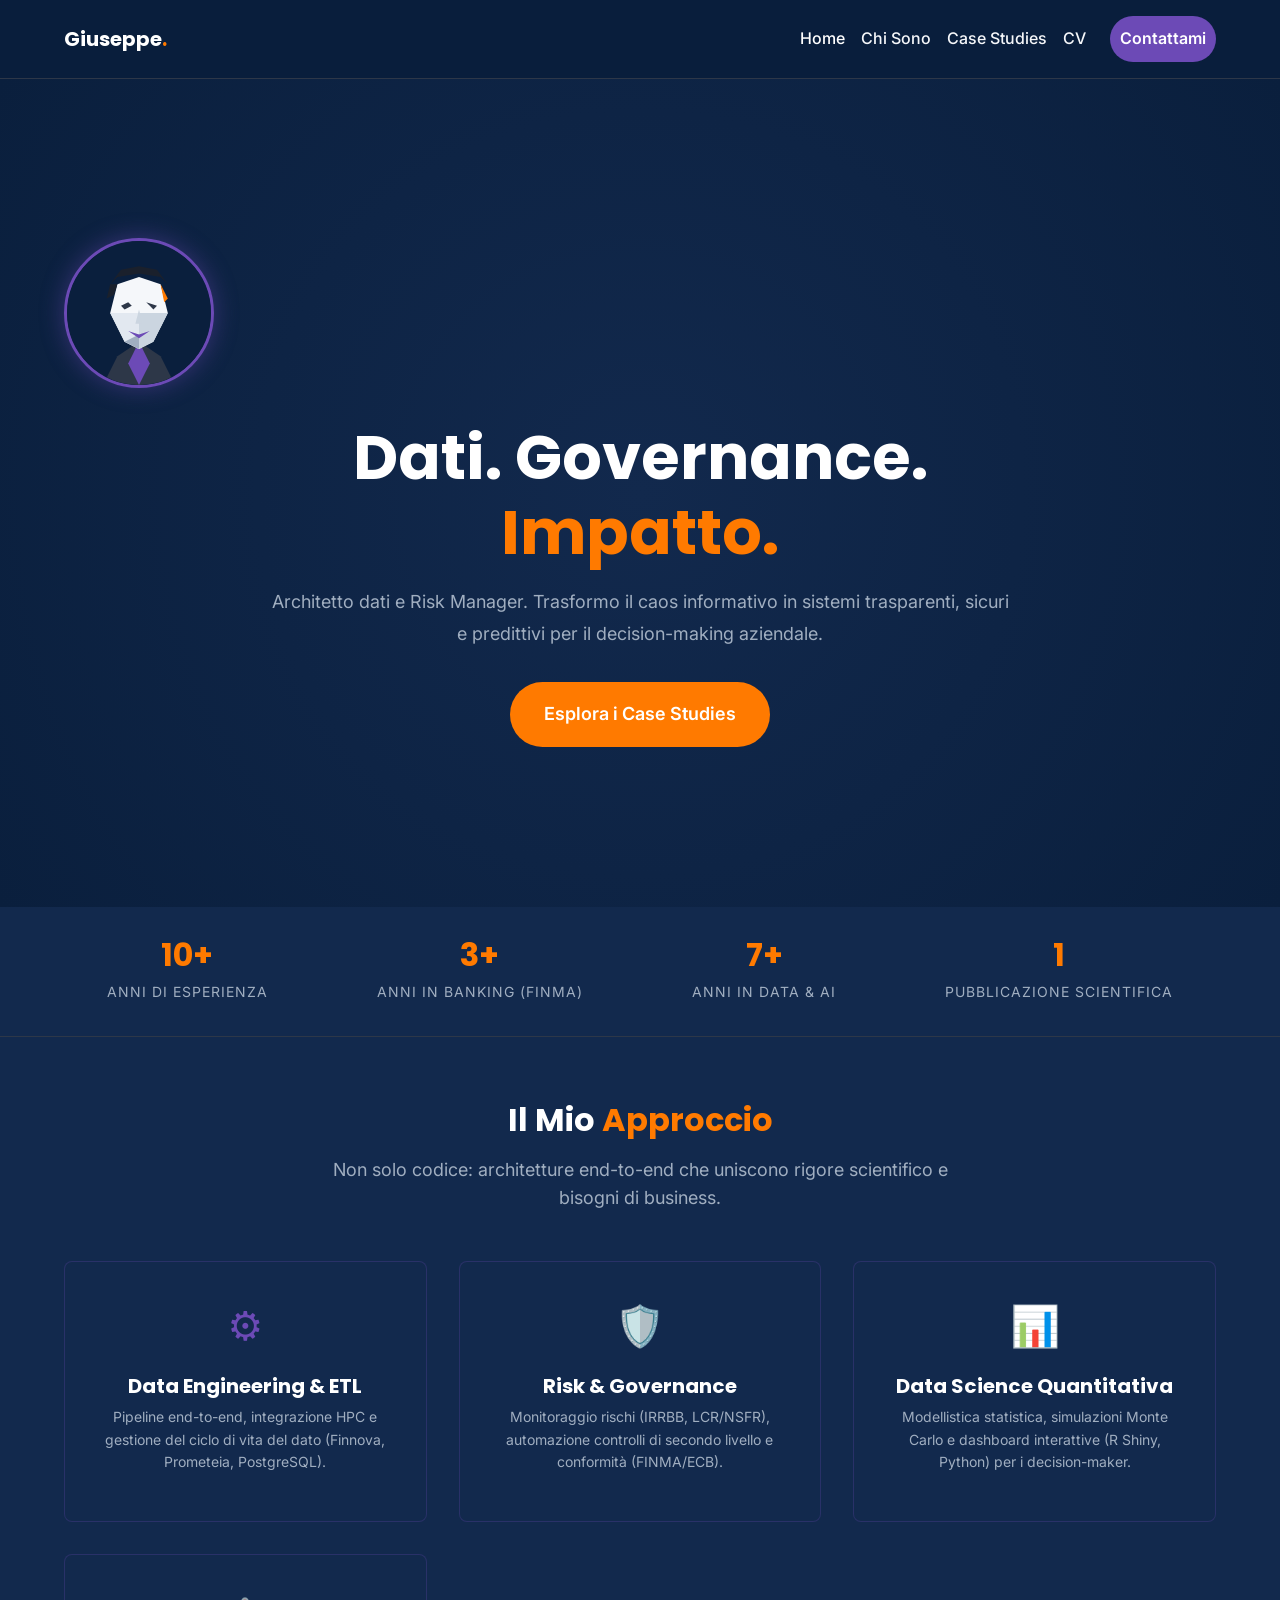
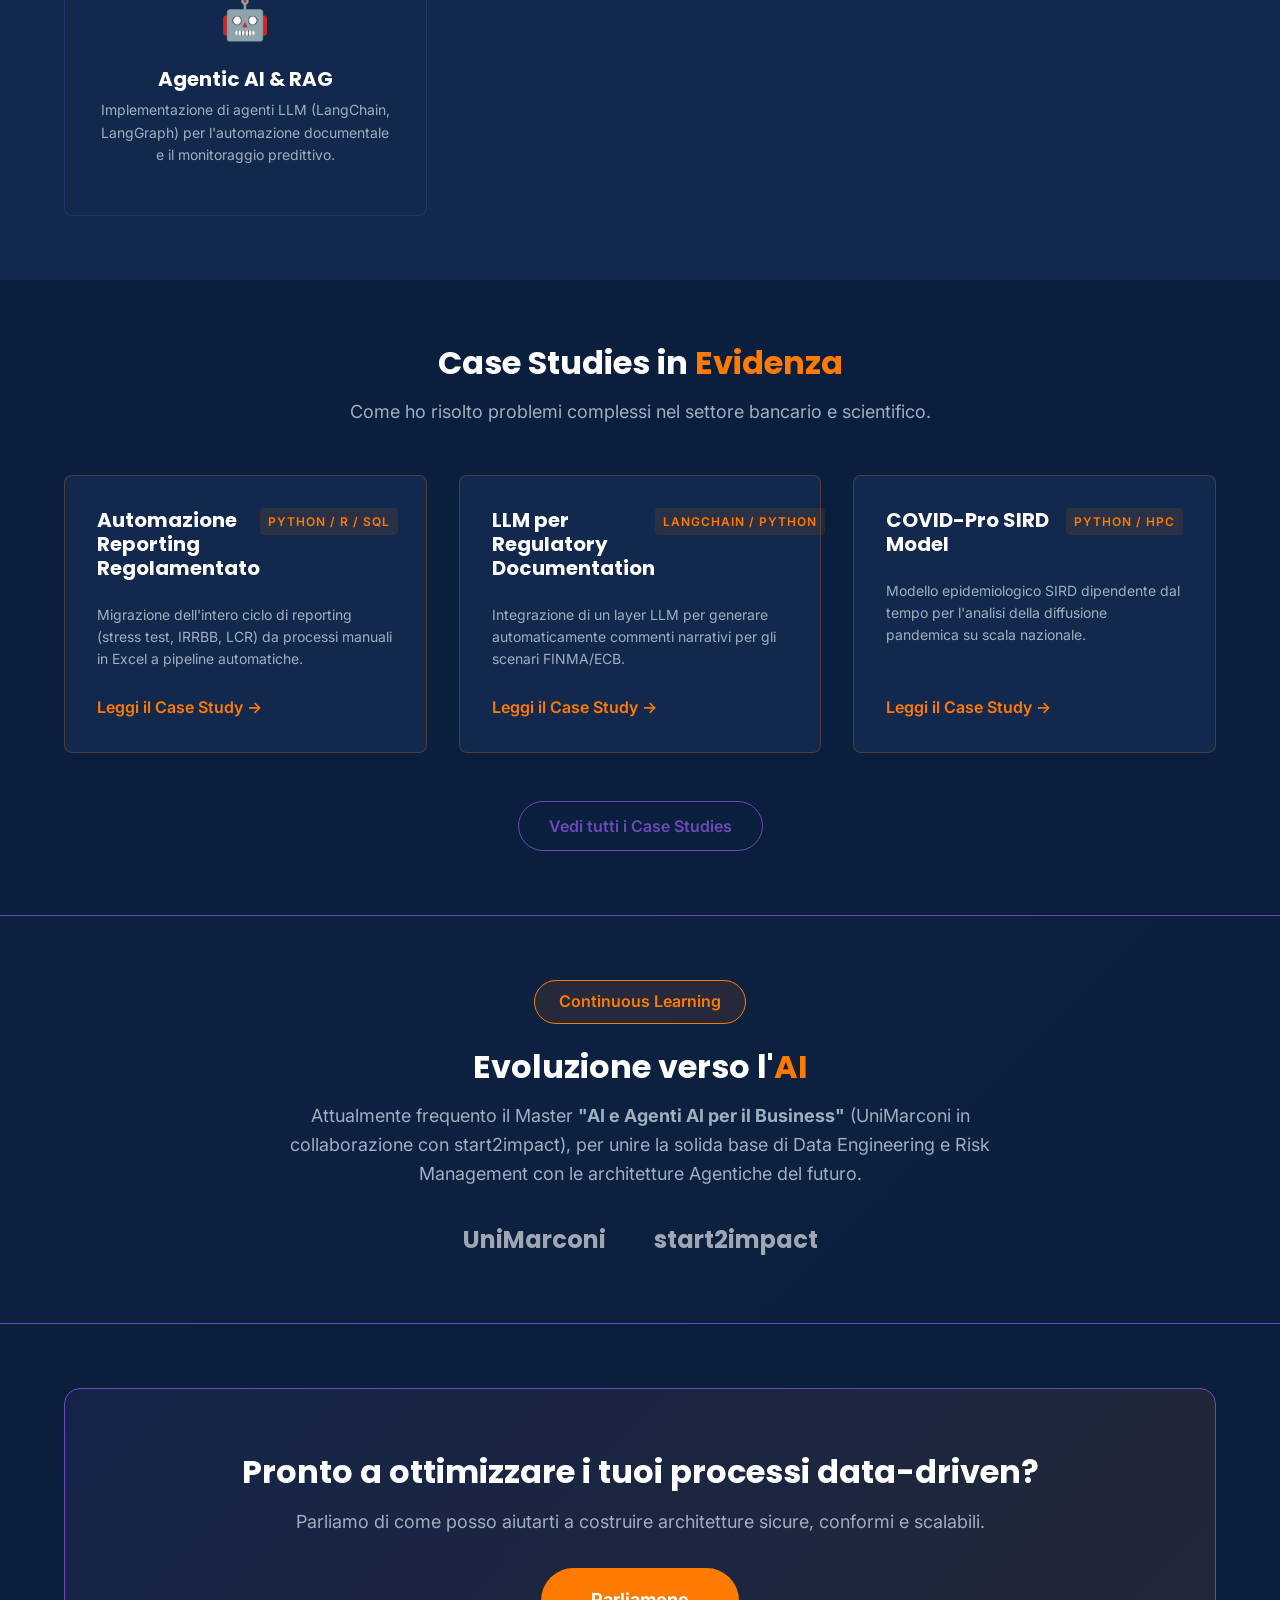
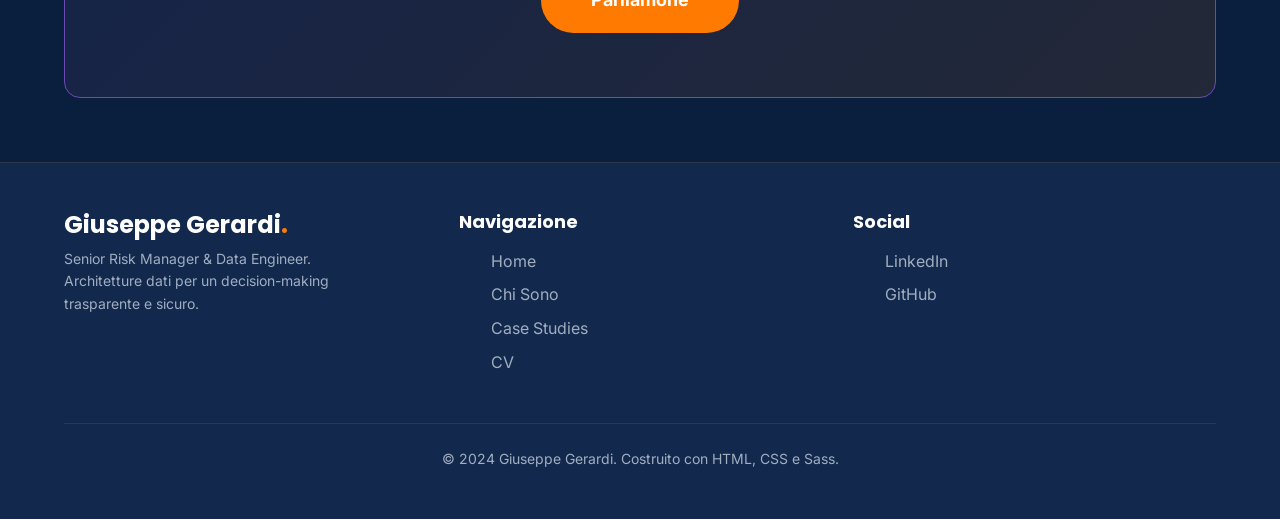
==== index.html @ 3d31ee6e "Initial commit: portfolio enterprise completo" ====
<!DOCTYPE html>
<html lang="it">
<head>
    <meta charset="UTF-8">
    <meta name="viewport" content="width=device-width, initial-scale=1.0">
    
    <!-- SEO -->
    <title>Giuseppe Gerardi | Senior Risk Manager & Data Engineer</title>
    <meta name="description" content="Senior Risk Manager e Data Engineer a Ginevra. Specializzato in modellistica quantitativa, architetture dati e Agentic AI per il decision-making.">
    
    <!-- Open Graph -->
    <meta property="og:title" content="Giuseppe Gerardi | Senior Risk Manager & Data Engineer">
    <meta property="og:description" content="Trasformo sistemi complessi in informazioni trasparenti, sicure e azionabili. Scopri i miei Case Studies.">
    <meta property="og:image" content="https://tuo-sito.github.io/assets/img/og-image.jpg">
    <meta property="og:url" content="https://tuo-sito.github.io/">
    <meta property="og:type" content="profile">

    <!-- Favicon Enterprise -->
    <link rel="icon" href="assets/favicon/favicon.ico" type="image/x-icon">
    <link rel="icon" href="assets/favicon/favicon-32x32.png" sizes="32x32" type="image/png">
    <link rel="icon" href="assets/favicon/favicon-16x16.png" sizes="16x16" type="image/png">
    <link rel="apple-touch-icon" href="assets/favicon/apple-touch-icon.png">
    
    <!-- Google Fonts -->
    <link rel="preconnect" href="https://fonts.googleapis.com">
    <link rel="preconnect" href="https://fonts.gstatic.com" crossorigin>
    <link href="https://fonts.googleapis.com/css2?family=Inter:wght@400;500;600&family=Poppins:wght@600;700&display=swap" rel="stylesheet">

    <!-- Bootstrap 5 CSS -->
    <link href="https://cdn.jsdelivr.net/npm/bootstrap@5.3.2/dist/css/bootstrap.min.css" rel="stylesheet">

    <!-- CSS Compilato -->
    <link rel="stylesheet" href="assets/css/style.css">
</head>
<body>

    <!-- HEADER / NAVBAR -->
    <header class="site-header">
        <nav class="navbar navbar-expand-lg navbar-dark py-3">
            <div class="container">
                <a class="navbar-brand" href="index.html">Giuseppe<span>.</span></a>
                <button class="navbar-toggler" type="button" data-bs-toggle="collapse" data-bs-target="#navbarNav">
                    <span class="navbar-toggler-icon"></span>
                </button>
                <div class="collapse navbar-collapse" id="navbarNav">
                    <ul class="navbar-nav ms-auto align-items-center">
                        <li class="nav-item"><a class="nav-link active" href="index.html">Home</a></li>
                        <li class="nav-item"><a class="nav-link" href="chi-sono.html">Chi Sono</a></li>
                        <li class="nav-item"><a class="nav-link" href="progetti.html">Case Studies</a></li>
                        <li class="nav-item"><a class="nav-link" href="cv.html">CV</a></li>
                        <li class="nav-item"><a class="nav-link btn-nav-cta ms-lg-3" href="contattami.html">Contattami</a></li>
                    </ul>
                </div>
            </div>
        </nav>
    </header>

    <!-- MAIN -->
    <main>
        <!-- HERO -->
        <section class="hero">
            <div class="container">
                <img src="assets/img/avatar.svg" alt="Avatar di Giuseppe Gerardi" class="hero__avatar">
                <h1 class="hero__title">Dati. Governance. <br><span class="highlight">Impatto.</span></h1>
                <p class="hero__subtitle">Architetto dati e Risk Manager. Trasformo il caos informativo in sistemi trasparenti, sicuri e predittivi per il decision-making aziendale.</p>
                <a href="progetti.html" class="hero__cta">Esplora i Case Studies</a>
            </div>
        </section>

        <!-- TRUST ELEMENTS -->
        <section class="trust-bar">
            <div class="container">
                <div class="trust-bar__grid">
                    <div class="trust-bar__item">
                        <span class="number">10+</span>
                        <span class="label">Anni di Esperienza</span>
                    </div>
                    <div class="trust-bar__item">
                        <span class="number">3+</span>
                        <span class="label">Anni in Banking (FINMA)</span>
                    </div>
                    <div class="trust-bar__item">
                        <span class="number">7+</span>
                        <span class="label">Anni in Data & AI</span>
                    </div>
                    <div class="trust-bar__item">
                        <span class="number">1</span>
                        <span class="label">Pubblicazione Scientifica</span>
                    </div>
                </div>
            </div>
        </section>

        <!-- SERVIZI / COMPETENZE -->
        <section class="section section--alt">
            <div class="container">
                <h2 class="section__title">Il Mio <span>Approccio</span></h2>
                <p class="section__subtitle">Non solo codice: architetture end-to-end che uniscono rigore scientifico e bisogni di business.</p>
                
                <div class="services-grid">
                    <!-- Card 1 -->
                    <div class="service-card">
                        <div class="service-card__icon">⚙️</div>
                        <h3 class="service-card__title">Data Engineering & ETL</h3>
                        <p class="service-card__text">Pipeline end-to-end, integrazione HPC e gestione del ciclo di vita del dato (Finnova, Prometeia, PostgreSQL).</p>
                    </div>
                    <!-- Card 2 -->
                    <div class="service-card">
                        <div class="service-card__icon">🛡️</div>
                        <h3 class="service-card__title">Risk & Governance</h3>
                        <p class="service-card__text">Monitoraggio rischi (IRRBB, LCR/NSFR), automazione controlli di secondo livello e conformità (FINMA/ECB).</p>
                    </div>
                    <!-- Card 3 -->
                    <div class="service-card">
                        <div class="service-card__icon">📊</div>
                        <h3 class="service-card__title">Data Science Quantitativa</h3>
                        <p class="service-card__text">Modellistica statistica, simulazioni Monte Carlo e dashboard interattive (R Shiny, Python) per i decision-maker.</p>
                    </div>
                    <!-- Card 4 -->
                    <div class="service-card">
                        <div class="service-card__icon">🤖</div>
                        <h3 class="service-card__title">Agentic AI & RAG</h3>
                        <p class="service-card__text">Implementazione di agenti LLM (LangChain, LangGraph) per l'automazione documentale e il monitoraggio predittivo.</p>
                    </div>
                </div>
            </div>
        </section>

        <!-- PROGETTI IN EVIDENZA (Case Studies) -->
        <section class="section">
            <div class="container">
                <h2 class="section__title">Case Studies in <span>Evidenza</span></h2>
                <p class="section__subtitle">Come ho risolto problemi complessi nel settore bancario e scientifico.</p>

                <div class="projects-grid">
                    <!-- Progetto 1 -->
                    <article class="project-card">
                        <div class="project-card__header">
                            <h3 class="project-card__title">Automazione Reporting Regolamentato</h3>
                            <span class="project-card__tech">Python / R / SQL</span>
                        </div>
                        <p class="project-card__text">Migrazione dell'intero ciclo di reporting (stress test, IRRBB, LCR) da processi manuali in Excel a pipeline automatiche.</p>
                        <a href="progetti.html" class="project-card__link">Leggi il Case Study →</a>
                    </article>

                    <!-- Progetto 2 -->
                    <article class="project-card">
                        <div class="project-card__header">
                            <h3 class="project-card__title">LLM per Regulatory Documentation</h3>
                            <span class="project-card__tech">LangChain / Python</span>
                        </div>
                        <p class="project-card__text">Integrazione di un layer LLM per generare automaticamente commenti narrativi per gli scenari FINMA/ECB.</p>
                        <a href="progetti.html" class="project-card__link">Leggi il Case Study →</a>
                    </article>

                    <!-- Progetto 3 -->
                    <article class="project-card">
                        <div class="project-card__header">
                            <h3 class="project-card__title">COVID-Pro SIRD Model</h3>
                            <span class="project-card__tech">Python / HPC</span>
                        </div>
                        <p class="project-card__text">Modello epidemiologico SIRD dipendente dal tempo per l'analisi della diffusione pandemica su scala nazionale.</p>
                        <a href="progetti.html" class="project-card__link">Leggi il Case Study →</a>
                    </article>
                </div>
                <div class="text-center mt-5">
                    <a href="progetti.html" class="btn btn-outline-light" style="border-color: #6C4AB6; color: #6C4AB6; padding: 12px 30px; border-radius: 50px; font-weight: 600;">Vedi tutti i Case Studies</a>
                </div>
            </div>
        </section>

        <!-- SEZIONE MASTER / LEARNING -->
        <section class="learning-section">
            <div class="container">
                <span class="badge-learning">Continuous Learning</span>
                <h2 class="section__title" style="margin-bottom: 1rem;">Evoluzione verso l'<span>AI</span></h2>
                <p style="color: #A0AEC0; max-width: 700px; margin: 0 auto 2rem; font-size: 1.125rem;">
                    Attualmente frequento il Master <strong>"AI e Agenti AI per il Business"</strong> (UniMarconi in collaborazione con start2impact), per unire la solida base di Data Engineering e Risk Management con le architetture Agentiche del futuro.
                </p>
                <div style="display: flex; justify-content: center; gap: 3rem; opacity: 0.6; font-family: 'Poppins', sans-serif; font-weight: bold; color: white; font-size: 1.5rem;">
                    <span>UniMarconi</span>
                    <span>start2impact</span>
                </div>
            </div>
        </section>

        <!-- CTA FINALE -->
        <section class="container">
            <div class="cta-section">
                <h2>Pronto a ottimizzare i tuoi processi data-driven?</h2>
                <p>Parliamo di come posso aiutarti a costruire architetture sicure, conformi e scalabili.</p>
                <a href="contattami.html" class="btn-cta">Parliamone</a>
            </div>
        </section>
    </main>

    <!-- FOOTER -->
    <footer class="site-footer">
        <div class="container">
            <div class="site-footer__grid">
                <div class="site-footer__brand">
                    <h3>Giuseppe Gerardi<span>.</span></h3>
                    <p>Senior Risk Manager & Data Engineer. Architetture dati per un decision-making trasparente e sicuro.</p>
                </div>
                <div class="site-footer__links">
                    <h4>Navigazione</h4>
                    <ul>
                        <li><a href="index.html">Home</a></li>
                        <li><a href="chi-sono.html">Chi Sono</a></li>
                        <li><a href="progetti.html">Case Studies</a></li>
                        <li><a href="cv.html">CV</a></li>
                    </ul>
                </div>
                <div class="site-footer__links">
                    <h4>Social</h4>
                    <ul>
                        <li><a href="https://linkedin.com/in/giuseppegerardi" target="_blank" rel="noopener">LinkedIn</a></li>
                        <li><a href="#" target="_blank" rel="noopener">GitHub</a></li>
                    </ul>
                </div>
            </div>
            <div class="site-footer__bottom">
                <p>&copy; 2024 Giuseppe Gerardi. Costruito con HTML, CSS e Sass.</p>
            </div>
        </div>
    </footer>

    <!-- Bootstrap JS -->
    <script src="https://cdn.jsdelivr.net/npm/bootstrap@5.3.2/dist/js/bootstrap.bundle.min.js"></script>
</body>
</html>
---- assets/css/style.css ----
*,
*::before,
*::after {
  box-sizing: border-box;
  margin: 0;
  padding: 0;
}

html {
  scroll-behavior: smooth;
  -webkit-font-smoothing: antialiased;
  -moz-osx-font-smoothing: grayscale;
}

body {
  background-color: #0A1F3D;
  color: #F5F7FA;
  font-family: "Inter", system-ui, -apple-system, sans-serif;
  font-size: 1rem;
  line-height: 1.6;
  min-height: 100vh;
}

h1, h2, h3, h4, h5, h6 {
  font-family: "Poppins", system-ui, -apple-system, sans-serif;
  font-weight: 700;
  line-height: 1.2;
  color: #FFFFFF;
}

h1 {
  font-size: 2.5rem;
}

h2 {
  font-size: 2rem;
}

h3 {
  font-size: 1.5rem;
}

a {
  color: #FF7A00;
  text-decoration: none;
  transition: color 150ms ease-in-out;
}
a:hover {
  color: #6C4AB6;
}

img {
  max-width: 100%;
  height: auto;
  display: block;
}

:focus-visible {
  outline: 2px solid #FF7A00;
  outline-offset: 3px;
}

.container {
  width: 100%;
  max-width: 1200px;
  margin-inline: auto;
  padding-inline: 1.5rem;
}

.visually-hidden {
  position: absolute !important;
  width: 1px !important;
  height: 1px !important;
  padding: 0 !important;
  margin: -1px !important;
  overflow: hidden !important;
  clip: rect(0, 0, 0, 0) !important;
  white-space: nowrap !important;
  border: 0 !important;
}

.site-header {
  position: sticky;
  top: 0;
  z-index: 1020;
  background-color: rgba(10, 31, 61, 0.95);
  backdrop-filter: blur(10px);
  border-bottom: 1px solid #2D3748;
}

.navbar-brand {
  font-family: "Poppins", system-ui, -apple-system, sans-serif;
  font-weight: 700;
  font-size: 1.25rem;
  color: #FFFFFF;
}
.navbar-brand span {
  color: #FF7A00;
}

.nav-link {
  color: #F5F7FA;
  font-weight: 500;
  transition: color 150ms ease-in-out;
}
.nav-link:hover, .nav-link.active {
  color: #FF7A00;
}

.btn-nav-cta {
  background-color: #6C4AB6;
  color: #FFFFFF;
  border: 2px solid transparent;
  transition: all 250ms ease-in-out;
  cursor: pointer;
}
.btn-nav-cta:hover, .btn-nav-cta:focus-visible {
  background-color: #FF7A00;
  transform: translateY(-2px);
  box-shadow: 0 4px 12px rgba(0, 0, 0, 0.4);
}
.btn-nav-cta:active {
  transform: translateY(0);
}
.btn-nav-cta {
  border-radius: 9999px;
  padding: 0.5rem 1.5rem;
  font-weight: 600;
}

.site-footer {
  background-color: #12294D;
  border-top: 1px solid #2D3748;
  padding: 3rem 0 2rem;
  margin-top: 4rem;
}
.site-footer__grid {
  display: grid;
  grid-template-columns: repeat(auto-fit, minmax(250px, 1fr));
  gap: 2rem;
  margin-bottom: 2rem;
}
.site-footer__brand h3 {
  font-family: "Poppins", system-ui, -apple-system, sans-serif;
  color: #FFFFFF;
  margin-bottom: 0.5rem;
}
.site-footer__brand h3 span {
  color: #FF7A00;
}
.site-footer__brand p {
  color: #A0AEC0;
  font-size: 0.875rem;
  max-width: 300px;
}
.site-footer__links h4 {
  font-family: "Poppins", system-ui, -apple-system, sans-serif;
  color: #FFFFFF;
  font-size: 1.125rem;
  margin-bottom: 1rem;
}
.site-footer__links ul {
  list-style: none;
}
.site-footer__links ul li {
  margin-bottom: 0.5rem;
}
.site-footer__links ul li a {
  color: #A0AEC0;
  text-decoration: none;
  transition: color 150ms ease-in-out;
}
.site-footer__links ul li a:hover {
  color: #FF7A00;
}
.site-footer__bottom {
  border-top: 1px solid #2D3748;
  padding-top: 1.5rem;
  text-align: center;
  color: #A0AEC0;
  font-size: 0.875rem;
}

.section {
  padding: 4rem 0;
}
.section--alt {
  background-color: #12294D;
}
.section__title {
  font-family: "Poppins", system-ui, -apple-system, sans-serif;
  font-size: 2rem;
  color: #FFFFFF;
  text-align: center;
  margin-bottom: 1rem;
}
.section__title span {
  color: #FF7A00;
}
.section__subtitle {
  text-align: center;
  color: #A0AEC0;
  max-width: 650px;
  margin: 0 auto 3rem;
  font-size: 1.125rem;
}

.hero {
  min-height: calc(100vh - 72px);
  display: flex;
  justify-content: center;
  align-items: center;
  text-align: center;
  padding: 3rem 1.5rem;
  background: radial-gradient(circle at center, #12294D 0%, #0A1F3D 100%);
}
.hero__avatar {
  width: 150px;
  height: 150px;
  border-radius: 50%;
  border: 3px solid #6C4AB6;
  box-shadow: 0 0 24px rgba(108, 74, 182, 0.45);
  margin-bottom: 2rem;
  transition: transform 250ms ease-in-out;
}
.hero__avatar:hover {
  transform: scale(1.05);
}
.hero__title {
  font-size: 3rem;
  font-family: "Poppins", system-ui, -apple-system, sans-serif;
  font-weight: 700;
  color: #FFFFFF;
  line-height: 1.2;
  margin-bottom: 1rem;
}
@media (min-width: 768px) {
  .hero__title {
    font-size: 3.9rem;
  }
}
.hero__title .highlight {
  color: #FF7A00;
}
.hero__subtitle {
  font-size: 1.125rem;
  color: #A0AEC0;
  max-width: 750px;
  margin: 0 auto 2rem;
  line-height: 1.8;
}
.hero__cta {
  background-color: #FF7A00;
  color: #FFFFFF;
  border: 2px solid transparent;
  transition: all 250ms ease-in-out;
  cursor: pointer;
}
.hero__cta:hover, .hero__cta:focus-visible {
  background-color: #6C4AB6;
  transform: translateY(-2px);
  box-shadow: 0 4px 12px rgba(0, 0, 0, 0.4);
}
.hero__cta:active {
  transform: translateY(0);
}
.hero__cta {
  padding: 1rem 2rem;
  border-radius: 9999px;
  font-weight: 600;
  font-size: 1.125rem;
  display: inline-block;
  text-decoration: none;
}

.trust-bar {
  background-color: #12294D;
  border-bottom: 1px solid #2D3748;
  padding: 2rem 0;
}
.trust-bar__grid {
  display: flex;
  justify-content: space-around;
  align-items: center;
  flex-wrap: wrap;
  gap: 1.5rem;
}
.trust-bar__item {
  text-align: center;
}
.trust-bar__item .number {
  display: block;
  font-family: "Poppins", system-ui, -apple-system, sans-serif;
  font-size: 2rem;
  font-weight: 700;
  color: #FF7A00;
  line-height: 1;
  margin-bottom: 0.5rem;
}
.trust-bar__item .label {
  font-size: 0.875rem;
  color: #A0AEC0;
  text-transform: uppercase;
  letter-spacing: 1px;
}

.services-grid {
  display: grid;
  grid-template-columns: repeat(auto-fit, minmax(280px, 1fr));
  gap: 2rem;
}
.services-grid .service-card {
  background-color: #12294D;
  border: 1px solid rgba(108, 74, 182, 0.25);
  border-radius: 8px;
  padding: 2rem;
  transition: all 250ms ease-in-out;
}
.services-grid .service-card:hover {
  border-color: #6C4AB6;
  box-shadow: 0 0 24px rgba(108, 74, 182, 0.25);
  transform: translateY(-4px);
}
.services-grid .service-card {
  text-align: center;
  padding: 2rem;
}
.services-grid .service-card__icon {
  font-size: 2.5rem;
  margin-bottom: 1rem;
  color: #6C4AB6;
}
.services-grid .service-card__title {
  font-family: "Poppins", system-ui, -apple-system, sans-serif;
  font-size: 1.25rem;
  color: #FFFFFF;
  margin-bottom: 0.5rem;
}
.services-grid .service-card__text {
  color: #A0AEC0;
  font-size: 0.875rem;
  line-height: 1.6;
}

.projects-grid {
  display: grid;
  grid-template-columns: repeat(auto-fit, minmax(350px, 1fr));
  gap: 2rem;
}
.projects-grid .project-card {
  background-color: #12294D;
  border: 1px solid rgba(255, 122, 0, 0.25);
  border-radius: 8px;
  padding: 2rem;
  transition: all 250ms ease-in-out;
}
.projects-grid .project-card:hover {
  border-color: #FF7A00;
  box-shadow: 0 0 24px rgba(255, 122, 0, 0.25);
  transform: translateY(-4px);
}
.projects-grid .project-card {
  display: flex;
  flex-direction: column;
}
.projects-grid .project-card__header {
  display: flex;
  justify-content: space-between;
  align-items: flex-start;
  margin-bottom: 1rem;
}
.projects-grid .project-card__title {
  font-family: "Poppins", system-ui, -apple-system, sans-serif;
  font-size: 1.25rem;
  color: #FFFFFF;
  line-height: 1.2;
}
.projects-grid .project-card__tech {
  font-size: 0.75rem;
  color: #FF7A00;
  font-weight: 600;
  text-transform: uppercase;
  letter-spacing: 1px;
  background: rgba(255, 122, 0, 0.1);
  padding: 4px 8px;
  border-radius: 4px;
  white-space: nowrap;
}
.projects-grid .project-card__text {
  color: #A0AEC0;
  font-size: 0.875rem;
  line-height: 1.6;
  margin-bottom: 1.5rem;
  flex-grow: 1;
}
.projects-grid .project-card__link {
  color: #FF7A00;
  font-weight: 600;
  text-decoration: none;
  display: inline-flex;
  align-items: center;
  gap: 0.5rem;
  transition: gap 150ms ease-in-out;
}
.projects-grid .project-card__link:hover {
  color: #6C4AB6;
  gap: 1rem;
}

.case-study {
  background-color: rgba(10, 31, 61, 0.6);
  border: 1px solid #2D3748;
  border-radius: 16px;
  padding: 3rem;
  margin-bottom: 4rem;
}
.case-study__header {
  display: flex;
  justify-content: space-between;
  align-items: center;
  border-bottom: 1px solid #2D3748;
  padding-bottom: 1.5rem;
  margin-bottom: 2rem;
}
.case-study__header h3 {
  color: #FFFFFF;
  font-family: "Poppins", system-ui, -apple-system, sans-serif;
  font-size: 1.5rem;
  margin: 0;
  display: flex;
  align-items: center;
  gap: 1rem;
}
.case-study__header .tech-badge {
  background-color: #6C4AB6;
  color: #FFFFFF;
  padding: 6px 12px;
  border-radius: 8px;
  font-size: 0.75rem;
  font-weight: 700;
  text-transform: uppercase;
}
.case-study__body {
  display: grid;
  grid-template-columns: 1fr;
  gap: 2rem;
  margin-bottom: 2rem;
}
@media (min-width: 768px) {
  .case-study__body {
    grid-template-columns: 1fr 1fr;
  }
}
.case-study__body .case-box {
  background-color: #12294D;
  border-radius: 8px;
  padding: 2rem;
  border-left: 3px solid #6C4AB6;
}
.case-study__body .case-box h4 {
  color: #FFFFFF;
  font-family: "Poppins", system-ui, -apple-system, sans-serif;
  font-size: 1.125rem;
  margin-bottom: 1rem;
}
.case-study__body .case-box p {
  color: #A0AEC0;
  font-size: 0.875rem;
  line-height: 1.6;
  margin: 0;
}
.case-study__result-box {
  background-color: rgba(56, 161, 105, 0.1);
  border: 1px solid rgba(56, 161, 105, 0.3);
  border-left: 3px solid #38A169;
  border-radius: 8px;
  padding: 1.5rem 2rem;
}
.case-study__result-box h4 {
  color: #38A169;
  font-family: "Poppins", system-ui, -apple-system, sans-serif;
  font-size: 1.125rem;
  margin-bottom: 0.5rem;
}
.case-study__result-box p {
  color: #FFFFFF;
  margin: 0;
  font-size: 0.875rem;
}

.learning-section {
  text-align: center;
  background: linear-gradient(135deg, rgba(108, 74, 182, 0.05) 0%, #0a1f3d 100%);
  border-top: 1px solid #6C4AB6;
  border-bottom: 1px solid #6C4AB6;
  padding: 4rem 0;
}
.learning-section .badge-learning {
  display: inline-block;
  padding: 0.5rem 1.5rem;
  background-color: rgba(255, 122, 0, 0.1);
  color: #FF7A00;
  border: 1px solid #FF7A00;
  border-radius: 9999px;
  font-weight: 600;
  margin-bottom: 1.5rem;
}

.cta-section {
  background: linear-gradient(135deg, rgba(108, 74, 182, 0.1) 0%, rgba(255, 122, 0, 0.1) 100%);
  border: 1px solid #6C4AB6;
  border-radius: 16px;
  padding: 4rem 2rem;
  text-align: center;
  margin: 4rem 0;
}
.cta-section h2 {
  font-family: "Poppins", system-ui, -apple-system, sans-serif;
  font-size: 2rem;
  color: #FFFFFF;
  margin-bottom: 1rem;
}
.cta-section p {
  color: #A0AEC0;
  margin-bottom: 2rem;
  font-size: 1.125rem;
}
.cta-section .btn-cta {
  background-color: #FF7A00;
  color: #FFFFFF;
  border: 2px solid transparent;
  transition: all 250ms ease-in-out;
  cursor: pointer;
}
.cta-section .btn-cta:hover, .cta-section .btn-cta:focus-visible {
  background-color: #6C4AB6;
  transform: translateY(-2px);
  box-shadow: 0 4px 12px rgba(0, 0, 0, 0.4);
}
.cta-section .btn-cta:active {
  transform: translateY(0);
}
.cta-section .btn-cta {
  padding: 1rem 3rem;
  border-radius: 9999px;
  font-weight: 700;
  font-size: 1.125rem;
  display: inline-block;
  text-decoration: none;
}

.page-header {
  padding: 4rem 0 2rem;
  text-align: center;
  background: linear-gradient(180deg, #12294D 0%, #0A1F3D 100%);
  border-bottom: 1px solid #2D3748;
}
.page-header h1 {
  font-size: 2.5rem;
  color: #FFFFFF;
}
.page-header h1 span {
  color: #FF7A00;
}
.page-header p {
  color: #A0AEC0;
  font-size: 1.125rem;
  max-width: 600px;
  margin: 1rem auto 0;
}

.timeline {
  position: relative;
  max-width: 800px;
  margin: 0 auto;
  padding: 2rem 0;
}
.timeline::before {
  content: "";
  position: absolute;
  left: 50%;
  transform: translateX(-50%);
  width: 2px;
  height: 100%;
  background-color: #2D3748;
}
.timeline__item {
  position: relative;
  width: 50%;
  padding: 1.5rem 2rem;
  margin-bottom: 1.5rem;
}
.timeline__item--left {
  left: 0;
  text-align: right;
}
.timeline__item--left::after {
  content: "";
  position: absolute;
  right: -8px;
  top: 24px;
  width: 16px;
  height: 16px;
  border-radius: 50%;
  background-color: #6C4AB6;
  border: 3px solid #0A1F3D;
}
.timeline__item--right {
  left: 50%;
  text-align: left;
}
.timeline__item--right::after {
  content: "";
  position: absolute;
  left: -8px;
  top: 24px;
  width: 16px;
  height: 16px;
  border-radius: 50%;
  background-color: #FF7A00;
  border: 3px solid #0A1F3D;
}
.timeline__item h3 {
  font-family: "Poppins", system-ui, -apple-system, sans-serif;
  color: #FFFFFF;
  font-size: 1.125rem;
  margin-bottom: 0.5rem;
}
.timeline__item p {
  color: #A0AEC0;
  font-size: 0.875rem;
  line-height: 1.6;
}
@media (max-width: 767.98px) {
  .timeline::before {
    left: 20px;
  }
  .timeline__item {
    width: 100%;
    padding-left: 50px;
    text-align: left !important;
  }
  .timeline__item--left, .timeline__item--right {
    left: 0;
  }
  .timeline__item--left::after, .timeline__item--right::after {
    left: 12px;
    right: auto;
  }
}

.cv-table {
  width: 100%;
  border-collapse: collapse;
  margin-top: 1.5rem;
}
.cv-table th, .cv-table td {
  padding: 1rem;
  text-align: left;
  border-bottom: 1px solid #2D3748;
}
.cv-table th {
  background-color: #12294D;
  color: #FFFFFF;
  font-family: "Poppins", system-ui, -apple-system, sans-serif;
}
.cv-table td {
  color: #F5F7FA;
}
.cv-table tr:hover {
  background-color: rgba(108, 74, 182, 0.1);
}

.contact-form {
  max-width: 600px;
  margin: 0 auto;
  background-color: #12294D;
  padding: 3rem;
  border-radius: 16px;
  border: 1px solid #6C4AB6;
}
.contact-form .form-group {
  margin-bottom: 1.5rem;
}
.contact-form label {
  display: block;
  margin-bottom: 0.5rem;
  color: #FFFFFF;
  font-weight: 500;
}
.contact-form input, .contact-form textarea {
  width: 100%;
  padding: 1rem;
  background-color: #0A1F3D;
  border: 1px solid #2D3748;
  border-radius: 8px;
  color: #FFFFFF;
  font-family: "Inter", system-ui, -apple-system, sans-serif;
}
.contact-form input:focus, .contact-form textarea:focus {
  outline: none;
  border-color: #FF7A00;
  box-shadow: 0 0 0 3px rgba(255, 122, 0, 0.2);
}
.contact-form .btn-submit {
  background-color: #FF7A00;
  color: #FFFFFF;
  border: 2px solid transparent;
  transition: all 250ms ease-in-out;
  cursor: pointer;
}
.contact-form .btn-submit:hover, .contact-form .btn-submit:focus-visible {
  background-color: #6C4AB6;
  transform: translateY(-2px);
  box-shadow: 0 4px 12px rgba(0, 0, 0, 0.4);
}
.contact-form .btn-submit:active {
  transform: translateY(0);
}
.contact-form .btn-submit {
  width: 100%;
  padding: 1rem;
  border-radius: 8px;
  font-weight: 700;
  font-size: 1.125rem;
}/*# sourceMappingURL=style.css.map */
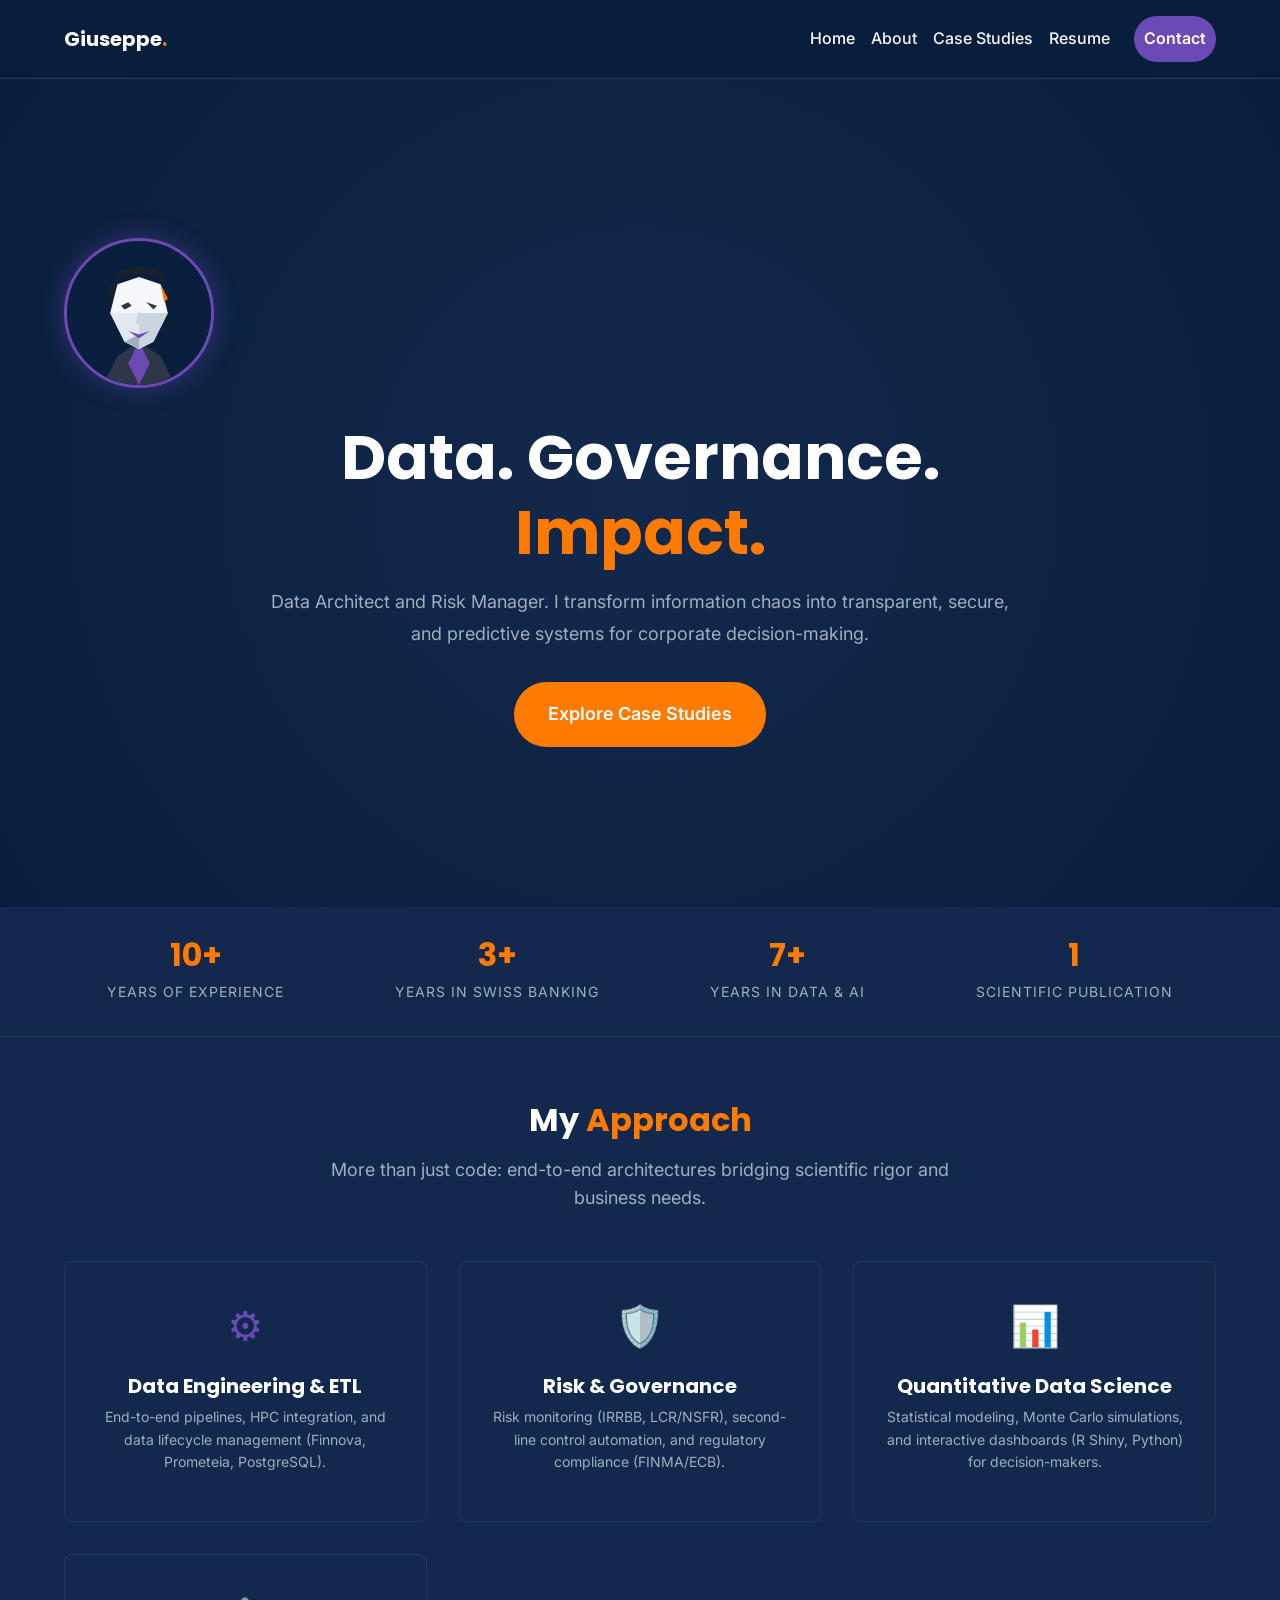
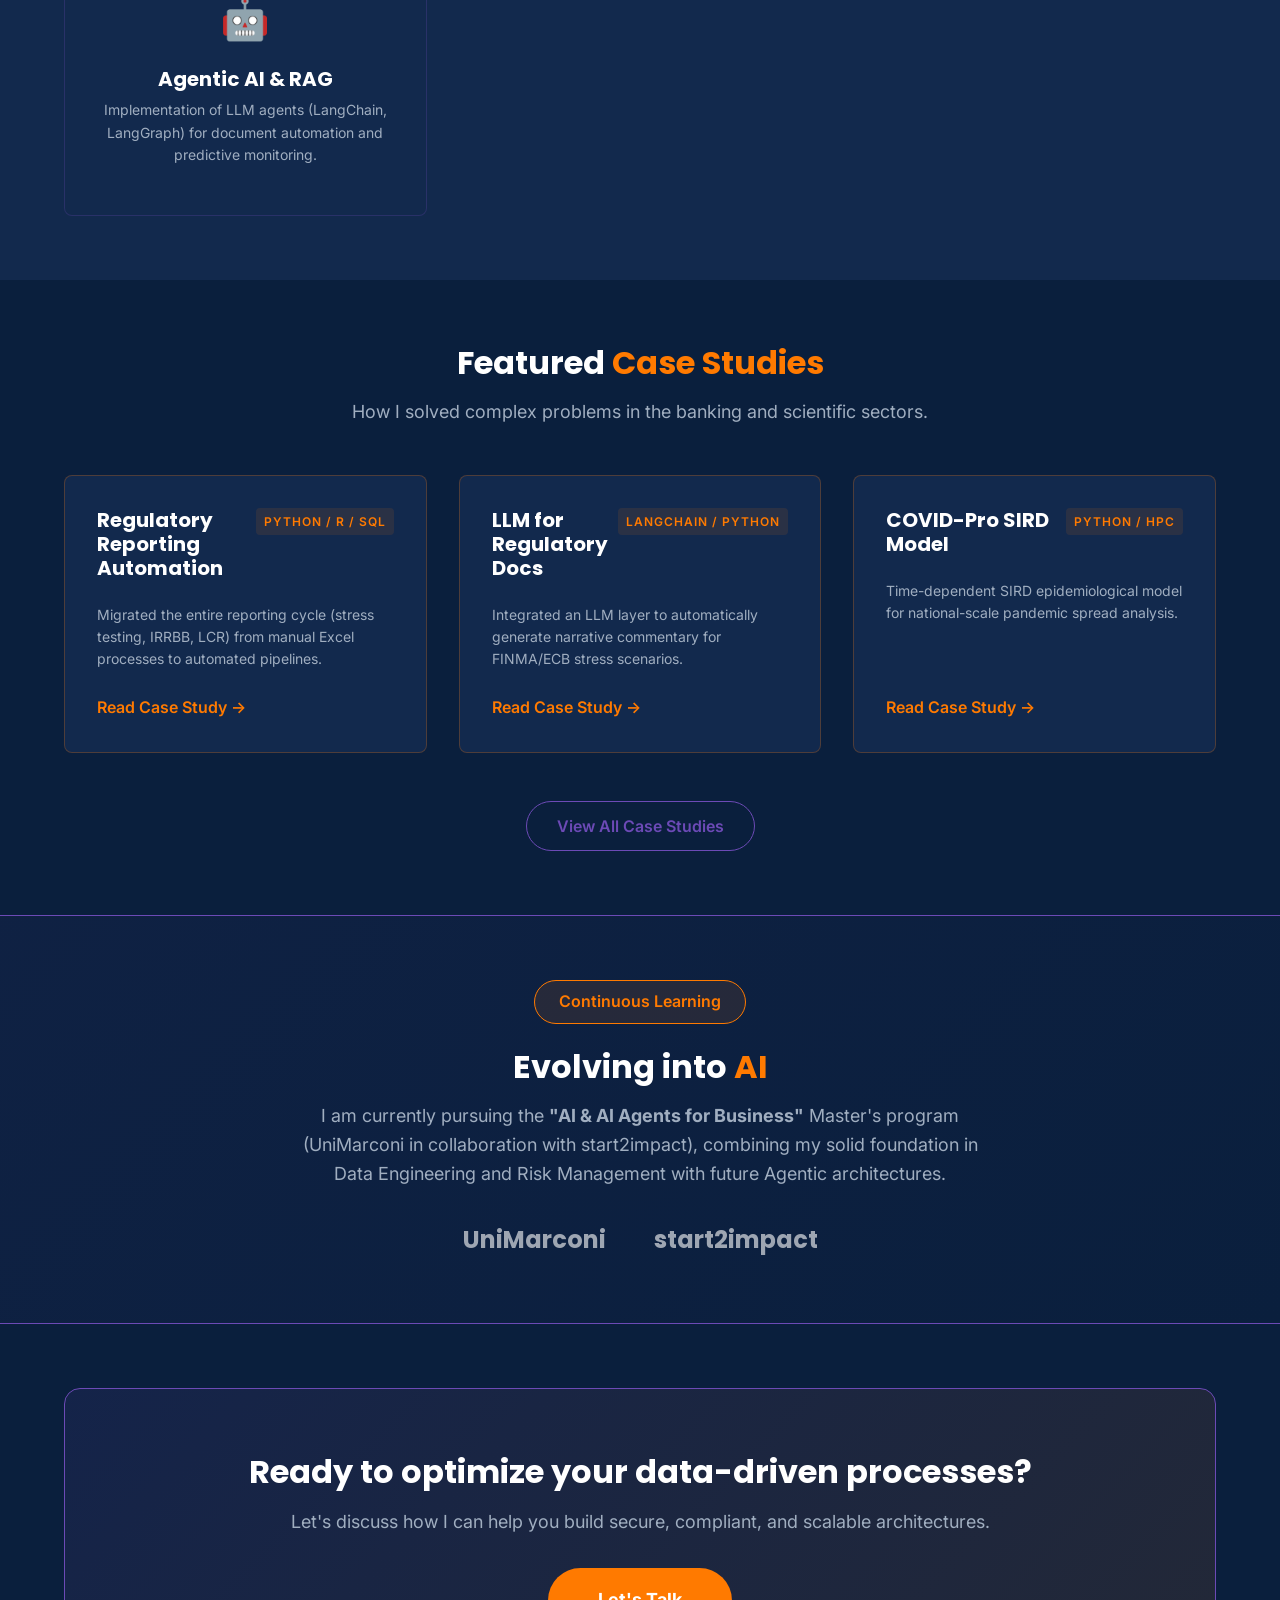
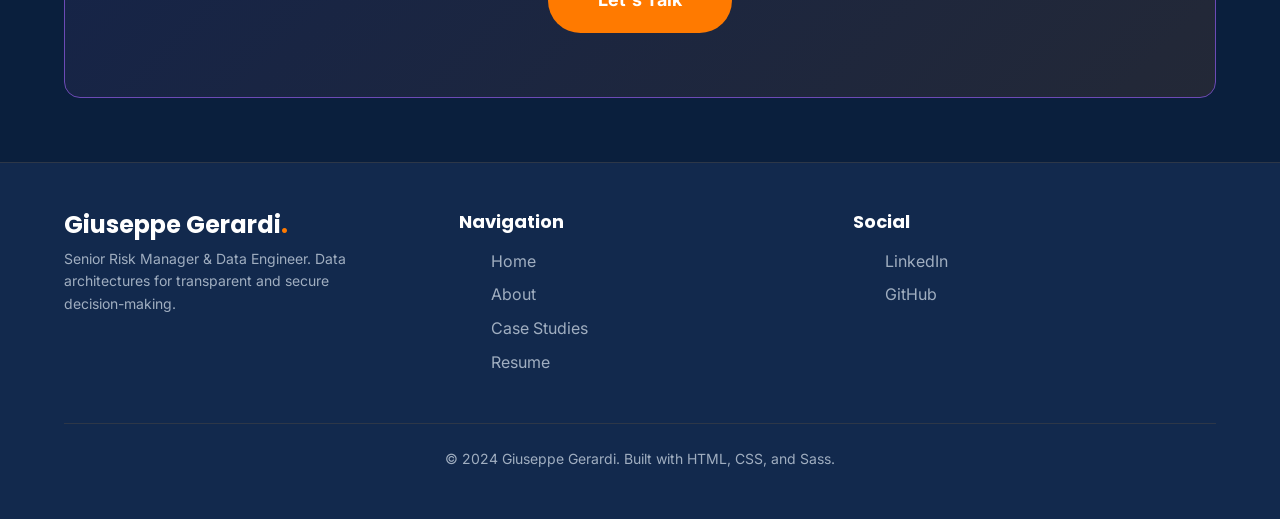
==== commit 2e279170: "english version" ====
--- a/index.html
+++ b/index.html
@@ -1,21 +1,21 @@
 <!DOCTYPE html>
-<html lang="it">
+<html lang="en">
 <head>
     <meta charset="UTF-8">
     <meta name="viewport" content="width=device-width, initial-scale=1.0">
     
     <!-- SEO -->
     <title>Giuseppe Gerardi | Senior Risk Manager & Data Engineer</title>
-    <meta name="description" content="Senior Risk Manager e Data Engineer a Ginevra. Specializzato in modellistica quantitativa, architetture dati e Agentic AI per il decision-making.">
+    <meta name="description" content="Senior Risk Manager and Data Engineer based in Geneva. Specialized in quantitative modeling, data architectures, and Agentic AI for decision-making.">
     
     <!-- Open Graph -->
     <meta property="og:title" content="Giuseppe Gerardi | Senior Risk Manager & Data Engineer">
-    <meta property="og:description" content="Trasformo sistemi complessi in informazioni trasparenti, sicure e azionabili. Scopri i miei Case Studies.">
-    <meta property="og:image" content="https://tuo-sito.github.io/assets/img/og-image.jpg">
-    <meta property="og:url" content="https://tuo-sito.github.io/">
+    <meta property="og:description" content="Transforming complex systems into transparent, secure, and actionable information. Explore my Case Studies.">
+    <meta property="og:image" content="https://GG-script-code.github.io/portfolio-giuseppe/assets/img/og-image.jpg">
+    <meta property="og:url" content="https://GG-script-code.github.io/portfolio-giuseppe/">
     <meta property="og:type" content="profile">
 
-    <!-- Favicon Enterprise -->
+    <!-- Favicon -->
     <link rel="icon" href="assets/favicon/favicon.ico" type="image/x-icon">
     <link rel="icon" href="assets/favicon/favicon-32x32.png" sizes="32x32" type="image/png">
     <link rel="icon" href="assets/favicon/favicon-16x16.png" sizes="16x16" type="image/png">
@@ -29,7 +29,7 @@
     <!-- Bootstrap 5 CSS -->
     <link href="https://cdn.jsdelivr.net/npm/bootstrap@5.3.2/dist/css/bootstrap.min.css" rel="stylesheet">
 
-    <!-- CSS Compilato -->
+    <!-- CSS Compiled -->
     <link rel="stylesheet" href="assets/css/style.css">
 </head>
 <body>
@@ -45,10 +45,10 @@
                 <div class="collapse navbar-collapse" id="navbarNav">
                     <ul class="navbar-nav ms-auto align-items-center">
                         <li class="nav-item"><a class="nav-link active" href="index.html">Home</a></li>
-                        <li class="nav-item"><a class="nav-link" href="chi-sono.html">Chi Sono</a></li>
-                        <li class="nav-item"><a class="nav-link" href="progetti.html">Case Studies</a></li>
-                        <li class="nav-item"><a class="nav-link" href="cv.html">CV</a></li>
-                        <li class="nav-item"><a class="nav-link btn-nav-cta ms-lg-3" href="contattami.html">Contattami</a></li>
+                        <li class="nav-item"><a class="nav-link" href="about.html">About</a></li>
+                        <li class="nav-item"><a class="nav-link" href="projects.html">Case Studies</a></li>
+                        <li class="nav-item"><a class="nav-link" href="cv.html">Resume</a></li>
+                        <li class="nav-item"><a class="nav-link btn-nav-cta ms-lg-3" href="contact.html">Contact</a></li>
                     </ul>
                 </div>
             </div>
@@ -60,10 +60,10 @@
         <!-- HERO -->
         <section class="hero">
             <div class="container">
-                <img src="assets/img/avatar.svg" alt="Avatar di Giuseppe Gerardi" class="hero__avatar">
-                <h1 class="hero__title">Dati. Governance. <br><span class="highlight">Impatto.</span></h1>
-                <p class="hero__subtitle">Architetto dati e Risk Manager. Trasformo il caos informativo in sistemi trasparenti, sicuri e predittivi per il decision-making aziendale.</p>
-                <a href="progetti.html" class="hero__cta">Esplora i Case Studies</a>
+                <img src="assets/img/avatar.svg" alt="Avatar of Giuseppe Gerardi" class="hero__avatar">
+                <h1 class="hero__title">Data. Governance. <br><span class="highlight">Impact.</span></h1>
+                <p class="hero__subtitle">Data Architect and Risk Manager. I transform information chaos into transparent, secure, and predictive systems for corporate decision-making.</p>
+                <a href="projects.html" class="hero__cta">Explore Case Studies</a>
             </div>
         </section>
 
@@ -73,109 +73,102 @@
                 <div class="trust-bar__grid">
                     <div class="trust-bar__item">
                         <span class="number">10+</span>
-                        <span class="label">Anni di Esperienza</span>
+                        <span class="label">Years of Experience</span>
                     </div>
                     <div class="trust-bar__item">
                         <span class="number">3+</span>
-                        <span class="label">Anni in Banking (FINMA)</span>
+                        <span class="label">Years in Swiss Banking</span>
                     </div>
                     <div class="trust-bar__item">
                         <span class="number">7+</span>
-                        <span class="label">Anni in Data & AI</span>
+                        <span class="label">Years in Data & AI</span>
                     </div>
                     <div class="trust-bar__item">
                         <span class="number">1</span>
-                        <span class="label">Pubblicazione Scientifica</span>
-                    </div>
-                </div>
-            </div>
-        </section>
-
-        <!-- SERVIZI / COMPETENZE -->
+                        <span class="label">Scientific Publication</span>
+                    </div>
+                </div>
+            </div>
+        </section>
+
+        <!-- SERVICES / SKILLS -->
         <section class="section section--alt">
             <div class="container">
-                <h2 class="section__title">Il Mio <span>Approccio</span></h2>
-                <p class="section__subtitle">Non solo codice: architetture end-to-end che uniscono rigore scientifico e bisogni di business.</p>
+                <h2 class="section__title">My <span>Approach</span></h2>
+                <p class="section__subtitle">More than just code: end-to-end architectures bridging scientific rigor and business needs.</p>
                 
                 <div class="services-grid">
-                    <!-- Card 1 -->
                     <div class="service-card">
                         <div class="service-card__icon">⚙️</div>
                         <h3 class="service-card__title">Data Engineering & ETL</h3>
-                        <p class="service-card__text">Pipeline end-to-end, integrazione HPC e gestione del ciclo di vita del dato (Finnova, Prometeia, PostgreSQL).</p>
-                    </div>
-                    <!-- Card 2 -->
+                        <p class="service-card__text">End-to-end pipelines, HPC integration, and data lifecycle management (Finnova, Prometeia, PostgreSQL).</p>
+                    </div>
                     <div class="service-card">
                         <div class="service-card__icon">🛡️</div>
                         <h3 class="service-card__title">Risk & Governance</h3>
-                        <p class="service-card__text">Monitoraggio rischi (IRRBB, LCR/NSFR), automazione controlli di secondo livello e conformità (FINMA/ECB).</p>
-                    </div>
-                    <!-- Card 3 -->
+                        <p class="service-card__text">Risk monitoring (IRRBB, LCR/NSFR), second-line control automation, and regulatory compliance (FINMA/ECB).</p>
+                    </div>
                     <div class="service-card">
                         <div class="service-card__icon">📊</div>
-                        <h3 class="service-card__title">Data Science Quantitativa</h3>
-                        <p class="service-card__text">Modellistica statistica, simulazioni Monte Carlo e dashboard interattive (R Shiny, Python) per i decision-maker.</p>
-                    </div>
-                    <!-- Card 4 -->
+                        <h3 class="service-card__title">Quantitative Data Science</h3>
+                        <p class="service-card__text">Statistical modeling, Monte Carlo simulations, and interactive dashboards (R Shiny, Python) for decision-makers.</p>
+                    </div>
                     <div class="service-card">
                         <div class="service-card__icon">🤖</div>
                         <h3 class="service-card__title">Agentic AI & RAG</h3>
-                        <p class="service-card__text">Implementazione di agenti LLM (LangChain, LangGraph) per l'automazione documentale e il monitoraggio predittivo.</p>
-                    </div>
-                </div>
-            </div>
-        </section>
-
-        <!-- PROGETTI IN EVIDENZA (Case Studies) -->
+                        <p class="service-card__text">Implementation of LLM agents (LangChain, LangGraph) for document automation and predictive monitoring.</p>
+                    </div>
+                </div>
+            </div>
+        </section>
+
+        <!-- FEATURED PROJECTS -->
         <section class="section">
             <div class="container">
-                <h2 class="section__title">Case Studies in <span>Evidenza</span></h2>
-                <p class="section__subtitle">Come ho risolto problemi complessi nel settore bancario e scientifico.</p>
+                <h2 class="section__title">Featured <span>Case Studies</span></h2>
+                <p class="section__subtitle">How I solved complex problems in the banking and scientific sectors.</p>
 
                 <div class="projects-grid">
-                    <!-- Progetto 1 -->
                     <article class="project-card">
                         <div class="project-card__header">
-                            <h3 class="project-card__title">Automazione Reporting Regolamentato</h3>
+                            <h3 class="project-card__title">Regulatory Reporting Automation</h3>
                             <span class="project-card__tech">Python / R / SQL</span>
                         </div>
-                        <p class="project-card__text">Migrazione dell'intero ciclo di reporting (stress test, IRRBB, LCR) da processi manuali in Excel a pipeline automatiche.</p>
-                        <a href="progetti.html" class="project-card__link">Leggi il Case Study →</a>
+                        <p class="project-card__text">Migrated the entire reporting cycle (stress testing, IRRBB, LCR) from manual Excel processes to automated pipelines.</p>
+                        <a href="projects.html" class="project-card__link">Read Case Study →</a>
                     </article>
 
-                    <!-- Progetto 2 -->
                     <article class="project-card">
                         <div class="project-card__header">
-                            <h3 class="project-card__title">LLM per Regulatory Documentation</h3>
+                            <h3 class="project-card__title">LLM for Regulatory Docs</h3>
                             <span class="project-card__tech">LangChain / Python</span>
                         </div>
-                        <p class="project-card__text">Integrazione di un layer LLM per generare automaticamente commenti narrativi per gli scenari FINMA/ECB.</p>
-                        <a href="progetti.html" class="project-card__link">Leggi il Case Study →</a>
+                        <p class="project-card__text">Integrated an LLM layer to automatically generate narrative commentary for FINMA/ECB stress scenarios.</p>
+                        <a href="projects.html" class="project-card__link">Read Case Study →</a>
                     </article>
 
-                    <!-- Progetto 3 -->
                     <article class="project-card">
                         <div class="project-card__header">
                             <h3 class="project-card__title">COVID-Pro SIRD Model</h3>
                             <span class="project-card__tech">Python / HPC</span>
                         </div>
-                        <p class="project-card__text">Modello epidemiologico SIRD dipendente dal tempo per l'analisi della diffusione pandemica su scala nazionale.</p>
-                        <a href="progetti.html" class="project-card__link">Leggi il Case Study →</a>
+                        <p class="project-card__text">Time-dependent SIRD epidemiological model for national-scale pandemic spread analysis.</p>
+                        <a href="projects.html" class="project-card__link">Read Case Study →</a>
                     </article>
                 </div>
                 <div class="text-center mt-5">
-                    <a href="progetti.html" class="btn btn-outline-light" style="border-color: #6C4AB6; color: #6C4AB6; padding: 12px 30px; border-radius: 50px; font-weight: 600;">Vedi tutti i Case Studies</a>
-                </div>
-            </div>
-        </section>
-
-        <!-- SEZIONE MASTER / LEARNING -->
+                    <a href="projects.html" class="btn btn-outline-light" style="border-color: #6C4AB6; color: #6C4AB6; padding: 12px 30px; border-radius: 50px; font-weight: 600;">View All Case Studies</a>
+                </div>
+            </div>
+        </section>
+
+        <!-- LEARNING SECTION -->
         <section class="learning-section">
             <div class="container">
                 <span class="badge-learning">Continuous Learning</span>
-                <h2 class="section__title" style="margin-bottom: 1rem;">Evoluzione verso l'<span>AI</span></h2>
+                <h2 class="section__title" style="margin-bottom: 1rem;">Evolving into <span>AI</span></h2>
                 <p style="color: #A0AEC0; max-width: 700px; margin: 0 auto 2rem; font-size: 1.125rem;">
-                    Attualmente frequento il Master <strong>"AI e Agenti AI per il Business"</strong> (UniMarconi in collaborazione con start2impact), per unire la solida base di Data Engineering e Risk Management con le architetture Agentiche del futuro.
+                    I am currently pursuing the <strong>"AI & AI Agents for Business"</strong> Master's program (UniMarconi in collaboration with start2impact), combining my solid foundation in Data Engineering and Risk Management with future Agentic architectures.
                 </p>
                 <div style="display: flex; justify-content: center; gap: 3rem; opacity: 0.6; font-family: 'Poppins', sans-serif; font-weight: bold; color: white; font-size: 1.5rem;">
                     <span>UniMarconi</span>
@@ -184,12 +177,12 @@
             </div>
         </section>
 
-        <!-- CTA FINALE -->
+        <!-- CTA -->
         <section class="container">
             <div class="cta-section">
-                <h2>Pronto a ottimizzare i tuoi processi data-driven?</h2>
-                <p>Parliamo di come posso aiutarti a costruire architetture sicure, conformi e scalabili.</p>
-                <a href="contattami.html" class="btn-cta">Parliamone</a>
+                <h2>Ready to optimize your data-driven processes?</h2>
+                <p>Let's discuss how I can help you build secure, compliant, and scalable architectures.</p>
+                <a href="contact.html" class="btn-cta">Let's Talk</a>
             </div>
         </section>
     </main>
@@ -200,27 +193,27 @@
             <div class="site-footer__grid">
                 <div class="site-footer__brand">
                     <h3>Giuseppe Gerardi<span>.</span></h3>
-                    <p>Senior Risk Manager & Data Engineer. Architetture dati per un decision-making trasparente e sicuro.</p>
+                    <p>Senior Risk Manager & Data Engineer. Data architectures for transparent and secure decision-making.</p>
                 </div>
                 <div class="site-footer__links">
-                    <h4>Navigazione</h4>
+                    <h4>Navigation</h4>
                     <ul>
                         <li><a href="index.html">Home</a></li>
-                        <li><a href="chi-sono.html">Chi Sono</a></li>
-                        <li><a href="progetti.html">Case Studies</a></li>
-                        <li><a href="cv.html">CV</a></li>
+                        <li><a href="about.html">About</a></li>
+                        <li><a href="projects.html">Case Studies</a></li>
+                        <li><a href="cv.html">Resume</a></li>
                     </ul>
                 </div>
                 <div class="site-footer__links">
                     <h4>Social</h4>
                     <ul>
                         <li><a href="https://linkedin.com/in/giuseppegerardi" target="_blank" rel="noopener">LinkedIn</a></li>
-                        <li><a href="#" target="_blank" rel="noopener">GitHub</a></li>
+                        <li><a href="https://github.com/GG-script-code" target="_blank" rel="noopener">GitHub</a></li>
                     </ul>
                 </div>
             </div>
             <div class="site-footer__bottom">
-                <p>&copy; 2024 Giuseppe Gerardi. Costruito con HTML, CSS e Sass.</p>
+                <p>&copy; 2024 Giuseppe Gerardi. Built with HTML, CSS, and Sass.</p>
             </div>
         </div>
     </footer>
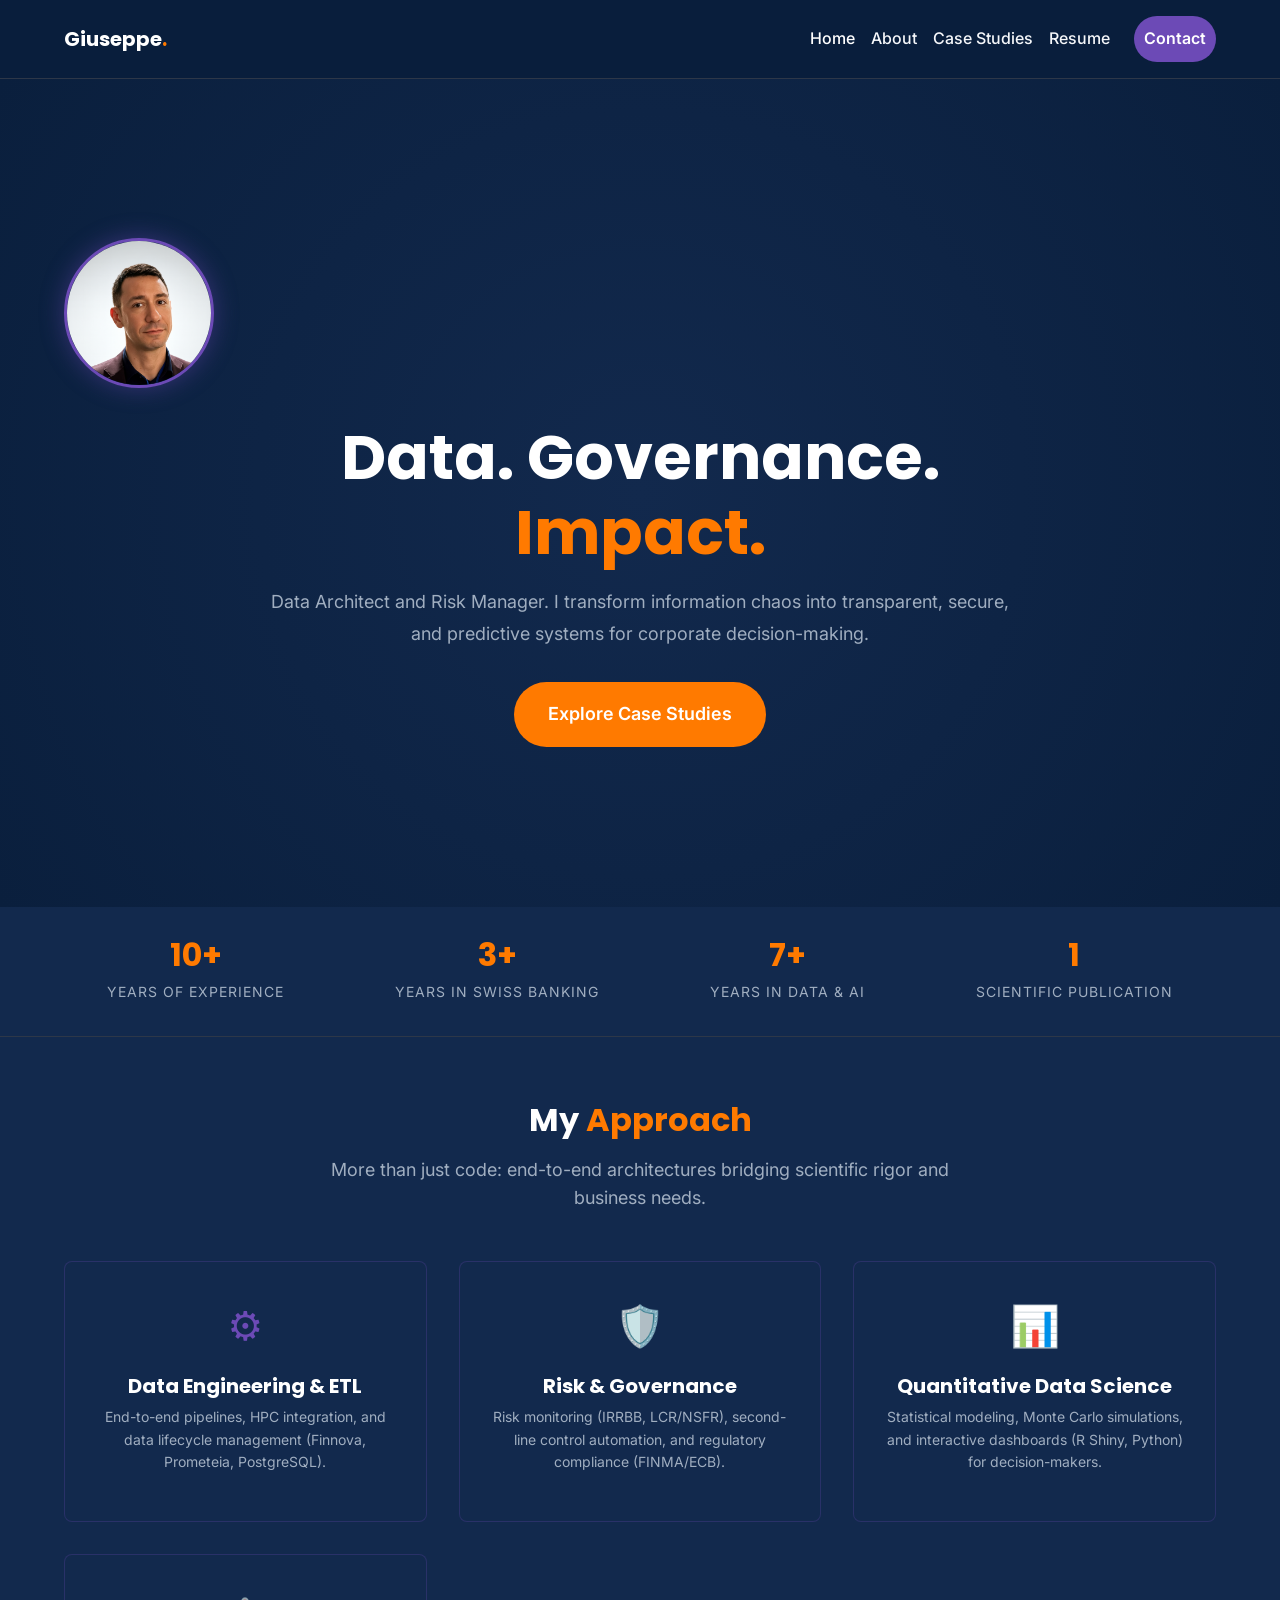
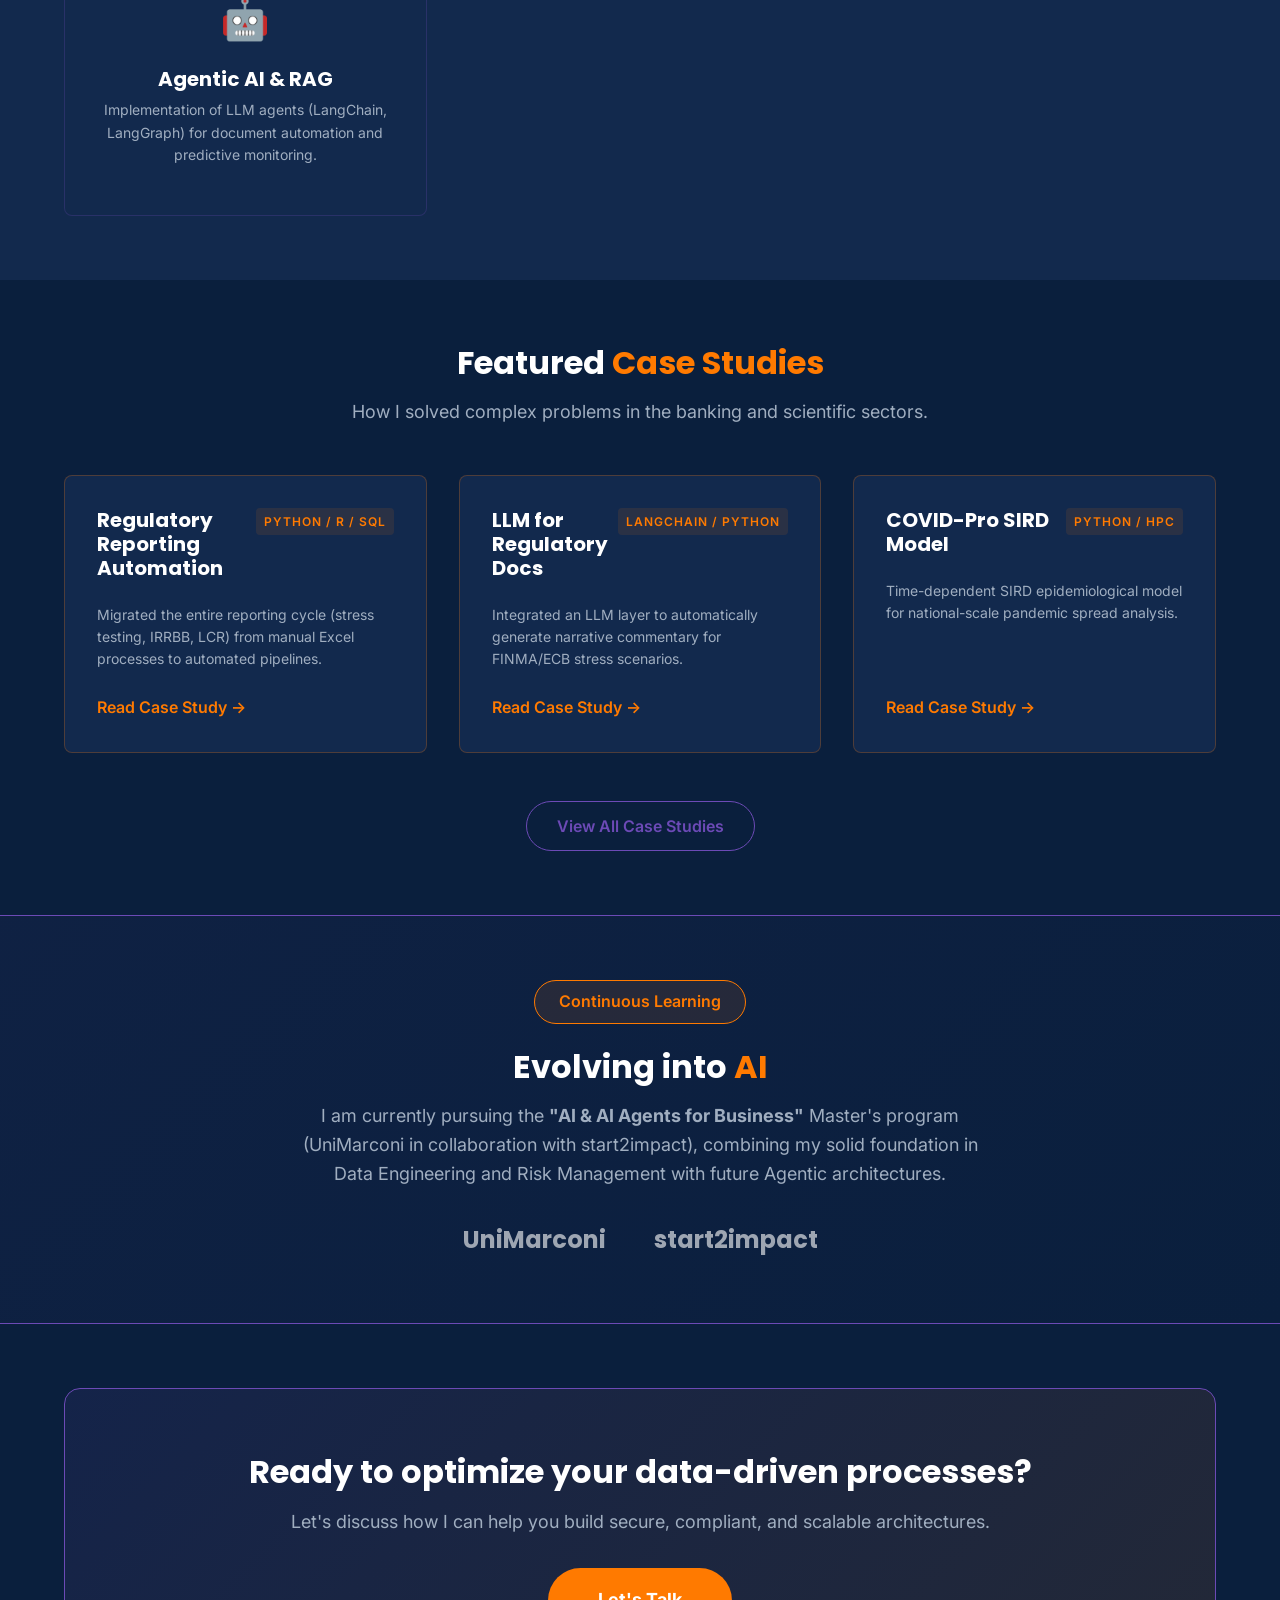
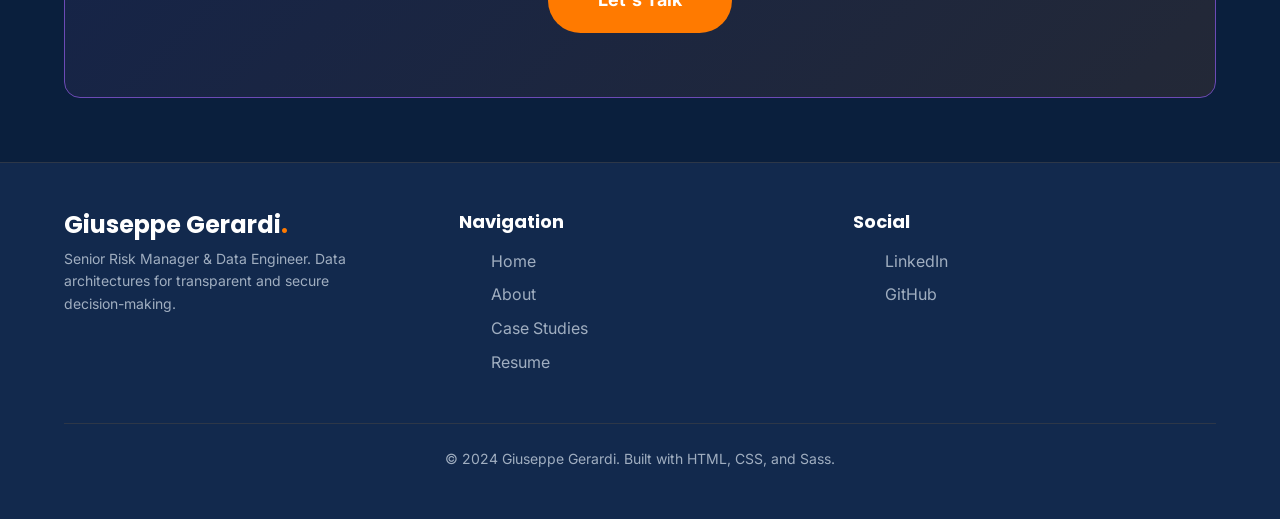
==== commit 084e7bf7: "avatar" ====
--- a/index.html
+++ b/index.html
@@ -60,7 +60,7 @@
         <!-- HERO -->
         <section class="hero">
             <div class="container">
-                <img src="assets/img/avatar.svg" alt="Avatar of Giuseppe Gerardi" class="hero__avatar">
+                <img src="assets/img/avatar.png" alt="Avatar of Giuseppe Gerardi" class="hero__avatar">
                 <h1 class="hero__title">Data. Governance. <br><span class="highlight">Impact.</span></h1>
                 <p class="hero__subtitle">Data Architect and Risk Manager. I transform information chaos into transparent, secure, and predictive systems for corporate decision-making.</p>
                 <a href="projects.html" class="hero__cta">Explore Case Studies</a>
